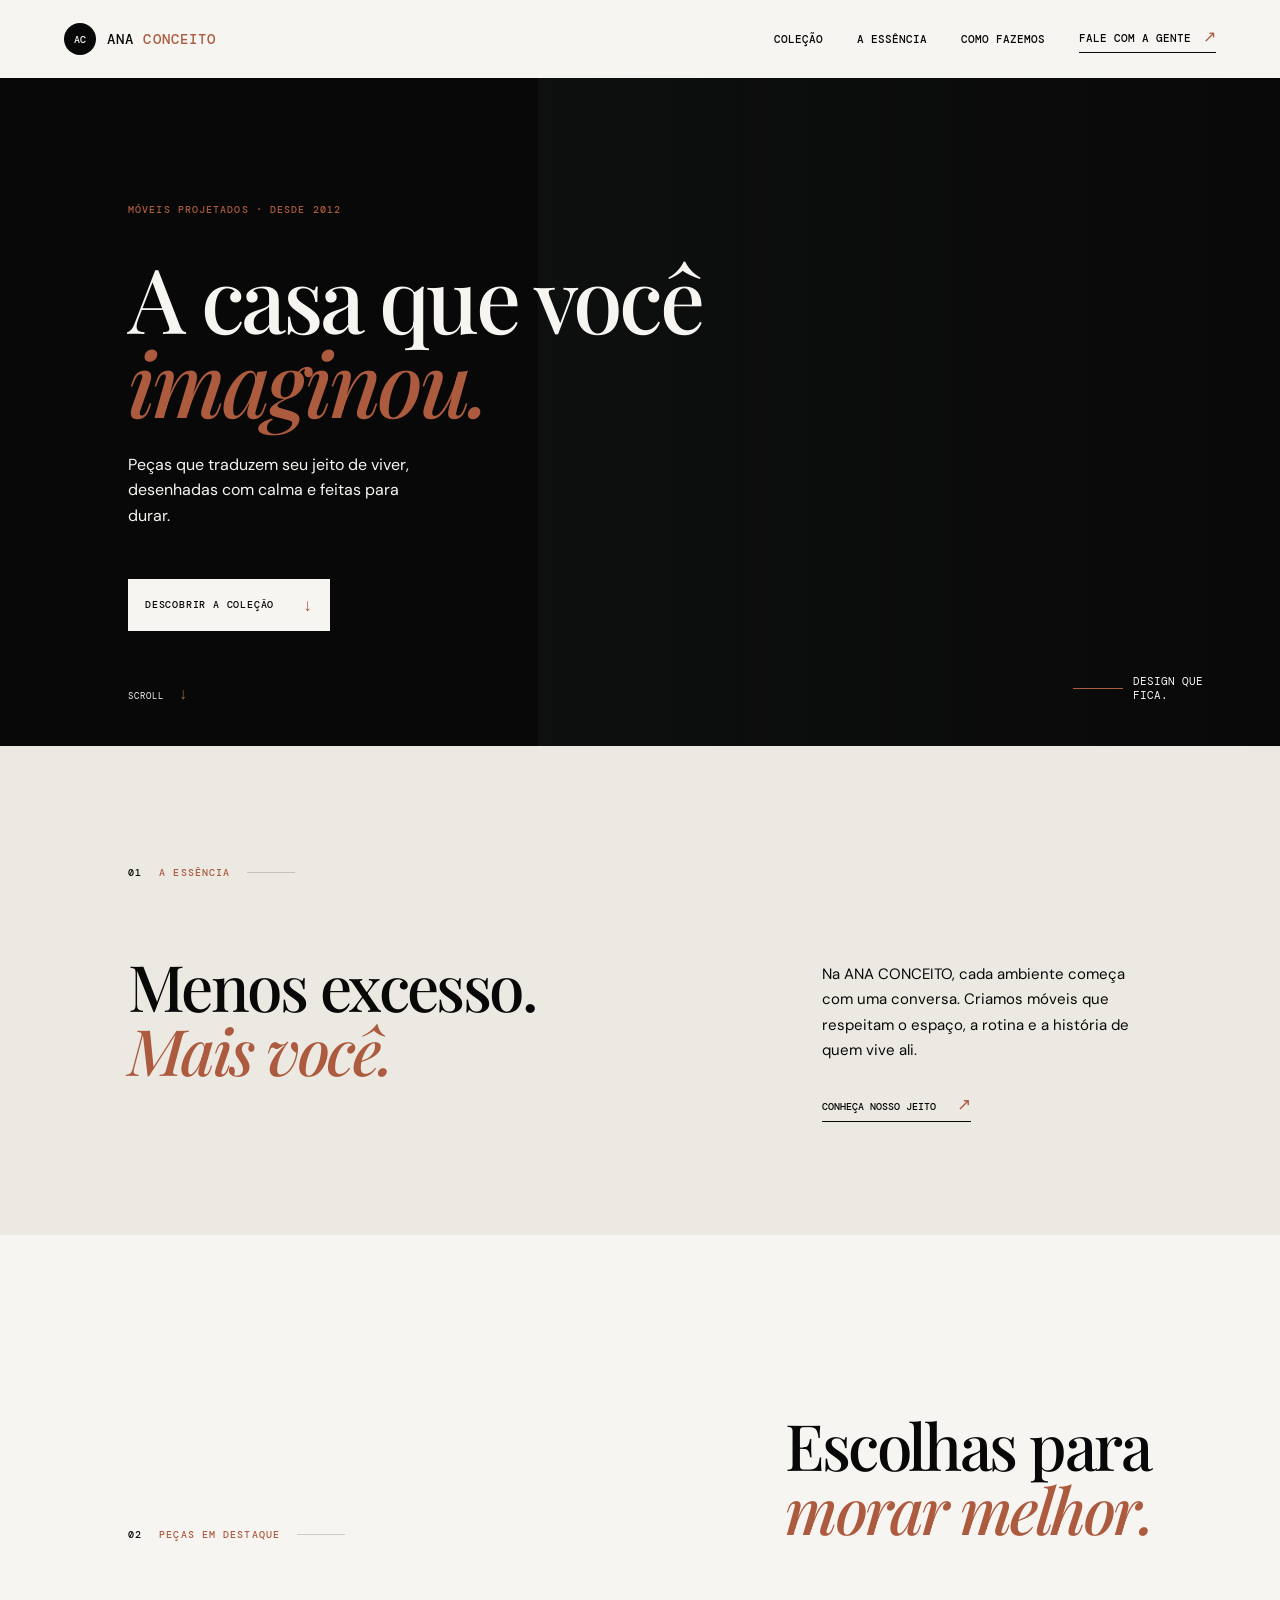
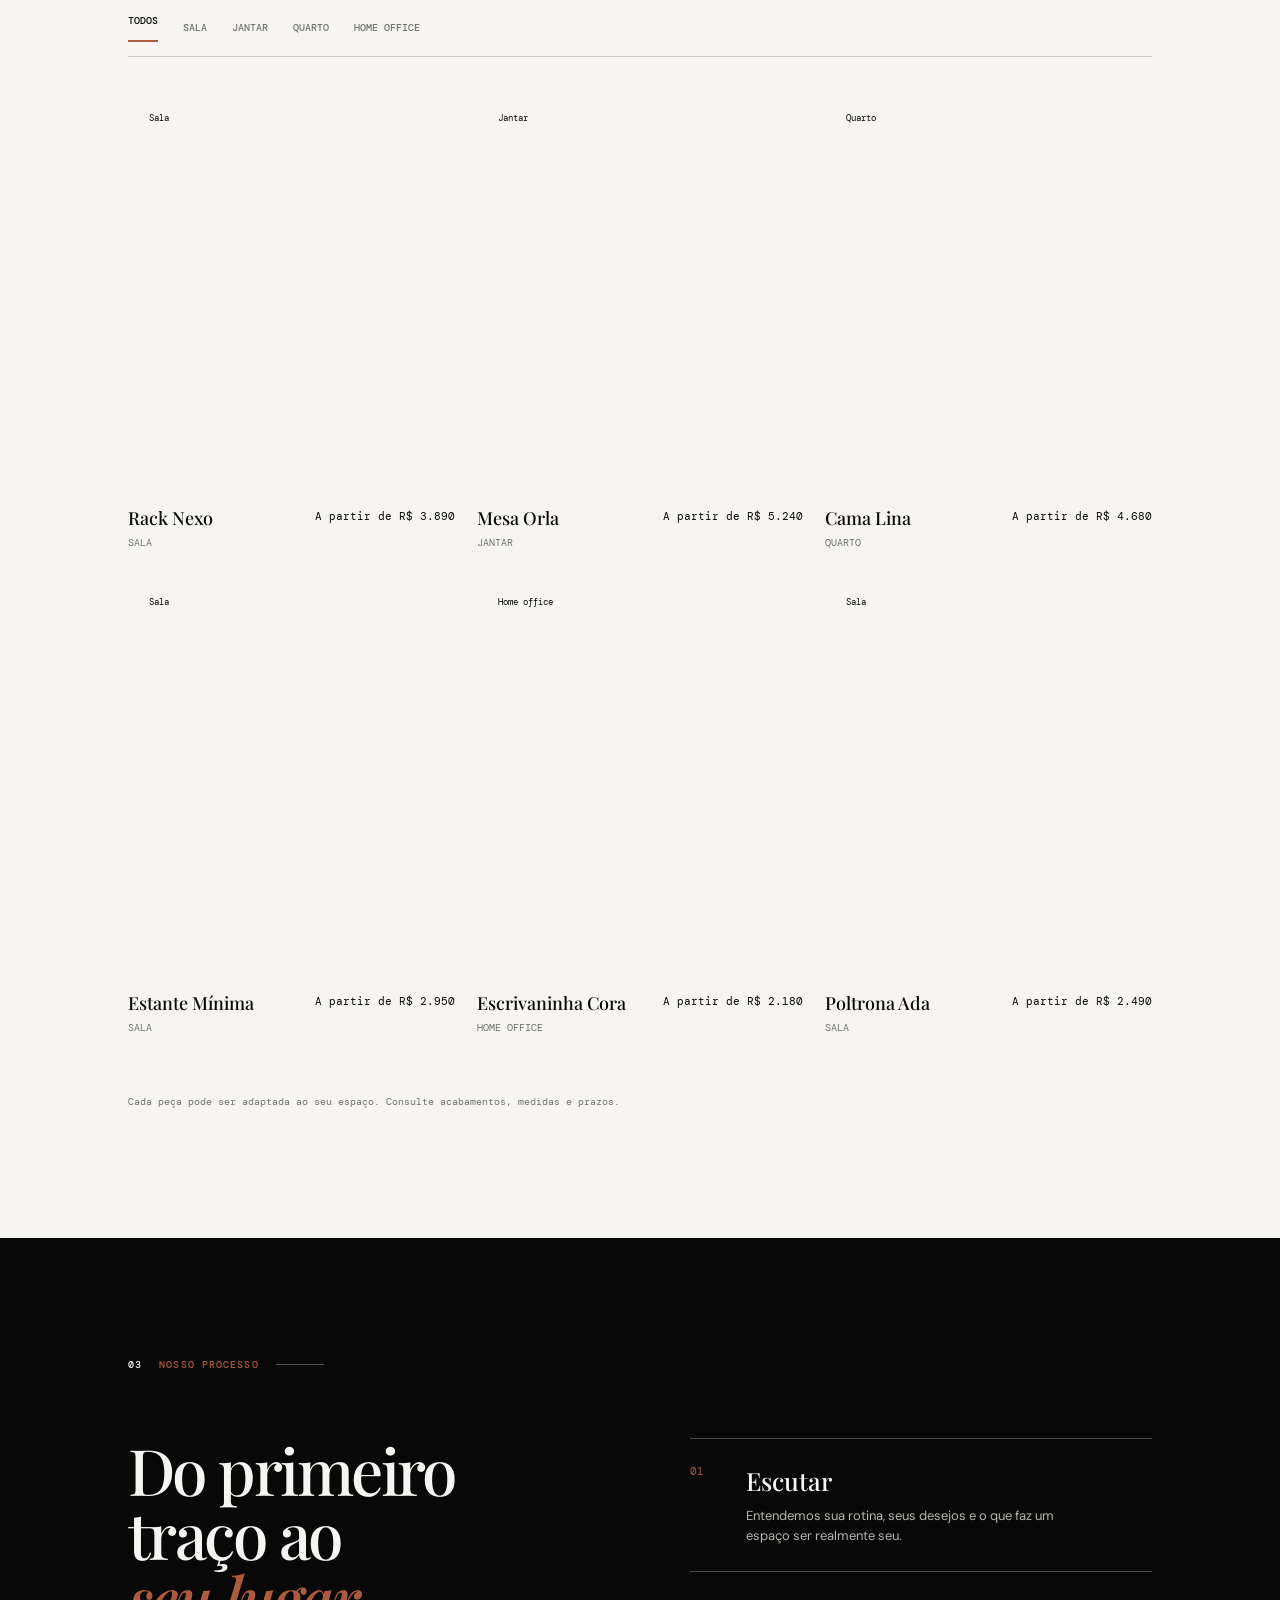
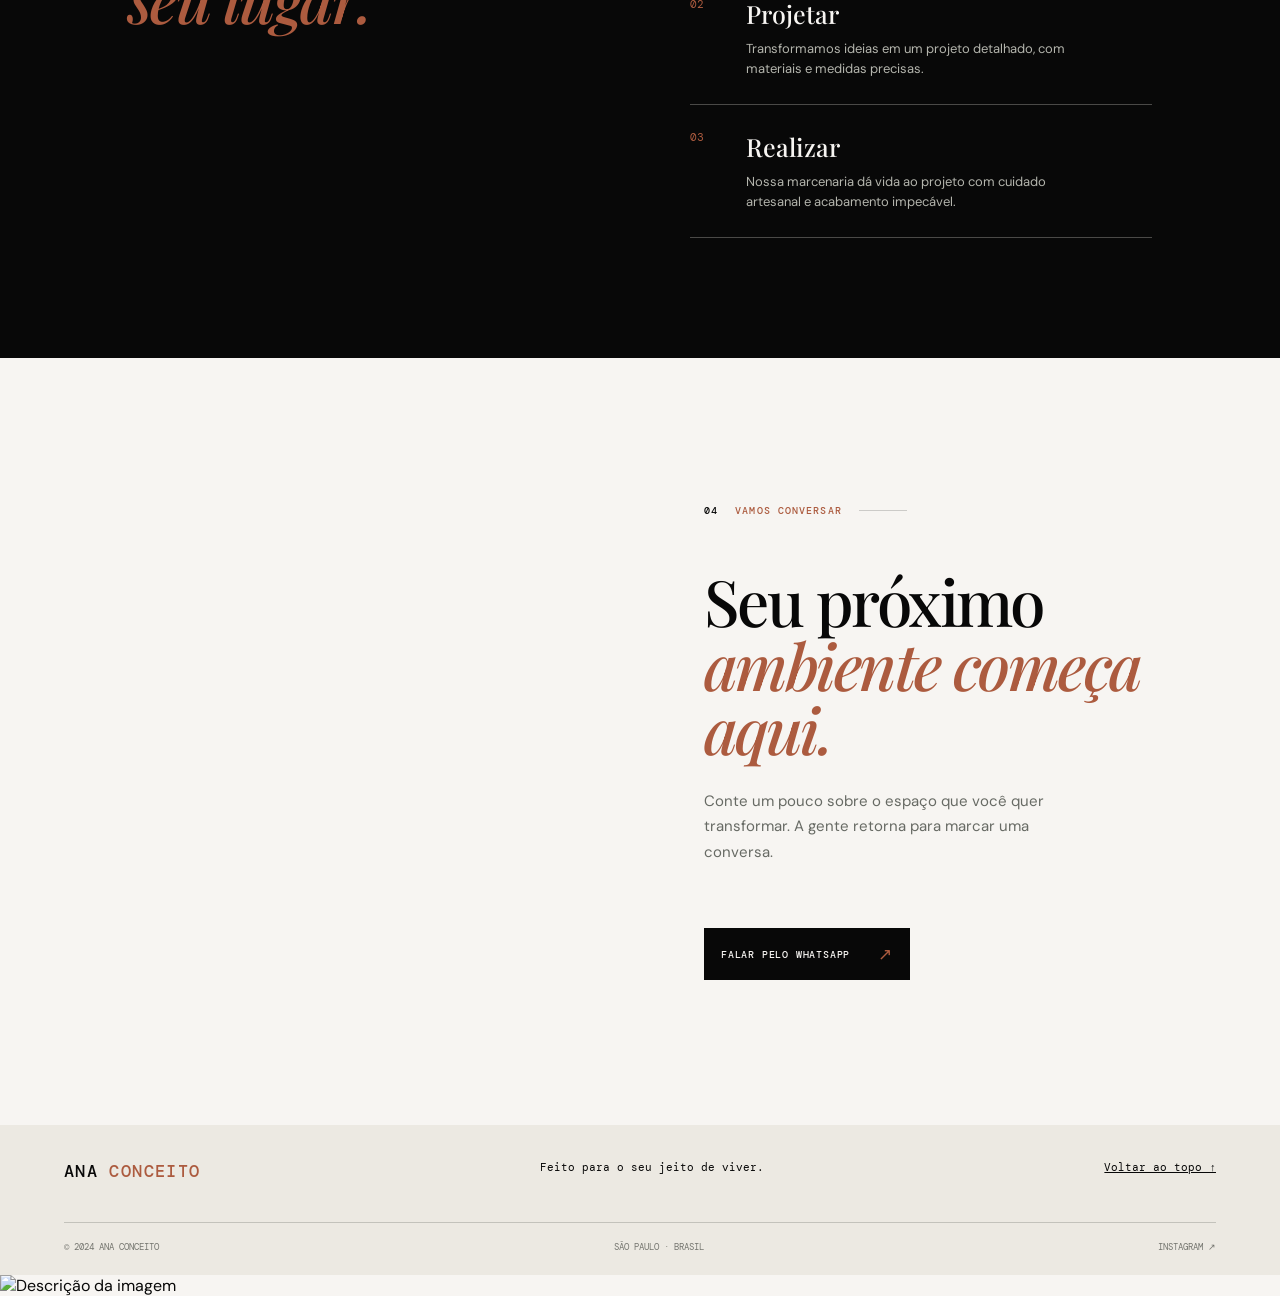
==== index.html @ 23100b39 "first commit" ====
<!DOCTYPE html>
<html lang="pt-BR">
<head>
    <meta charset="UTF-8">
    <meta name="viewport" content="width=device-width, initial-scale=1.0">
    <meta name="description" content="ANA CONCEITO: móveis projetados para viver bem, com design autoral e acabamento impecável.">
    <title>ANA CONCEITO | Móveis projetados</title>
    <link rel="preconnect" href="https://fonts.googleapis.com">
    <link rel="preconnect" href="https://fonts.gstatic.com" crossorigin>
    <link href="https://fonts.googleapis.com/css2?family=DM+Mono:wght@400;500&family=DM+Sans:wght@400;500;700&family=Playfair+Display:wght@500;600&display=swap" rel="stylesheet">
    <link rel="stylesheet" href="styles.css">
</head>
<body>
    <header class="site-header">
        <a class="brand" href="#inicio" aria-label="ANA CONCEITO, início">
            <span class="brand-mark">AC</span>
            <span class="brand-name">ANA <em>CONCEITO</em></span>
        </a>
        <button class="menu-toggle" aria-label="Abrir menu" aria-expanded="false"><span></span><span></span></button>
        <nav class="main-nav" aria-label="Navegação principal">
            <a href="#colecao">Coleção</a>
            <a href="#sobre">A essência</a>
            <a href="#processo">Como fazemos</a>
            <a class="nav-contact" href="#contato">Fale com a gente <span>↗</span></a>
        </nav>
    </header>

    <main>
        <section class="hero" id="inicio">
            <div class="hero-copy">
                <p class="eyebrow reveal">Móveis projetados · Desde 2012</p>
                <h1 class="reveal delay-1">A casa que você<br><i>imaginou.</i></h1>
                <p class="hero-text reveal delay-2">Peças que traduzem seu jeito de viver, desenhadas com calma e feitas para durar.</p>
                <a class="button button-light reveal delay-3" href="#colecao">Descobrir a coleção <span>↓</span></a>
            </div>
            <div class="hero-image" role="img" aria-label="Sala contemporânea com móveis de madeira e poltrona clara"></div>
            <div class="hero-note"><span class="line"></span><span>Design que<br>fica.</span></div>
            <div class="hero-scroll">SCROLL <span>↓</span></div>
        </section>

        <section class="intro section-pad" id="sobre">
            <div class="section-kicker"><span>01</span><span>A essência</span></div>
            <div class="intro-content">
                <h2>Menos excesso.<br><i>Mais você.</i></h2>
                <div class="intro-description">
                    <p>Na ANA CONCEITO, cada ambiente começa com uma conversa. Criamos móveis que respeitam o espaço, a rotina e a história de quem vive ali.</p>
                    <a class="text-link" href="#processo">Conheça nosso jeito <span>↗</span></a>
                </div>
            </div>
        </section>

        <section class="collection section-pad" id="colecao">
            <div class="section-heading">
                <div class="section-kicker"><span>02</span><span>Peças em destaque</span></div>
                <h2>Escolhas para<br><i>morar melhor.</i></h2>
            </div>
            <div class="filter-bar" aria-label="Filtrar produtos">
                <button class="filter active" data-filter="todos">Todos</button>
                <button class="filter" data-filter="sala">Sala</button>
                <button class="filter" data-filter="jantar">Jantar</button>
                <button class="filter" data-filter="quarto">Quarto</button>
                <button class="filter" data-filter="home-office">Home office</button>
            </div>
            <div class="product-grid" id="product-grid"></div>
            <p class="catalog-note">Cada peça pode ser adaptada ao seu espaço. Consulte acabamentos, medidas e prazos.</p>
        </section>

        <section class="process section-pad" id="processo">
            <div class="section-kicker light-kicker"><span>03</span><span>Nosso processo</span></div>
            <div class="process-layout">
                <h2>Do primeiro<br>traço ao<br><i>seu lugar.</i></h2>
                <div class="steps">
                    <article class="step"><span>01</span><div><h3>Escutar</h3><p>Entendemos sua rotina, seus desejos e o que faz um espaço ser realmente seu.</p></div></article>
                    <article class="step"><span>02</span><div><h3>Projetar</h3><p>Transformamos ideias em um projeto detalhado, com materiais e medidas precisas.</p></div></article>
                    <article class="step"><span>03</span><div><h3>Realizar</h3><p>Nossa marcenaria dá vida ao projeto com cuidado artesanal e acabamento impecável.</p></div></article>
                </div>
            </div>
        </section>

        <section class="contact section-pad" id="contato">
            <div class="contact-image" role="img" aria-label="Detalhe de acabamento de móvel de madeira"></div>
            <div class="contact-copy">
                <div class="section-kicker"><span>04</span><span>Vamos conversar</span></div>
                <h2>Seu próximo<br><i>ambiente começa aqui.</i></h2>
                <p>Conte um pouco sobre o espaço que você quer transformar. A gente retorna para marcar uma conversa.</p>
                <a class="button button-dark" href="https://wa.me/+5585994007576?text=Ol%C3%A1%2C%20quero%20conhecer%20a%20ANA%20CONCEITO" target="_blank" rel="noopener">Falar pelo WhatsApp <span>↗</span></a>
            </div>
        </section>
    </main>

    <footer class="site-footer">
        <div class="footer-top"><span class="footer-logo">ANA <i>CONCEITO</i></span><span>Feito para o seu jeito de viver.</span><a href="#inicio">Voltar ao topo ↑</a></div>
        <div class="footer-bottom"><span>© 2024 ANA CONCEITO</span><span>São Paulo · Brasil</span><span>Instagram ↗</span></div>
    </footer>

    <dialog class="product-modal" id="product-modal">
        <button class="modal-close" aria-label="Fechar detalhes">×</button>
        <div class="modal-image" id="modal-image"></div>
        <div class="modal-content"><p class="eyebrow" id="modal-category"></p><h2 id="modal-title"></h2><p id="modal-description"></p><strong id="modal-price"></strong><a class="button button-dark" href="#contato">Tenho interesse <span>↗</span></a></div>
    </dialog>
    <dialog class="admin-modal" id="admin-modal">
        <div class="admin-header"><div><p class="eyebrow">Área restrita do dono</p><h2>Gerenciar <i>produtos.</i></h2></div><button class="admin-close" aria-label="Fechar gerenciamento">×</button></div>
        <div class="admin-layout">
            <form class="product-form" id="product-form">
                <input type="hidden" id="product-id">
                <label>Nome do produto<input id="product-name" required placeholder="Ex.: Aparador Lina"></label>
                <label>Categoria<select id="product-category" required><option value="sala">Sala</option><option value="jantar">Jantar</option><option value="quarto">Quarto</option><option value="home-office">Home office</option></select></label>
                <label>Preço<input id="product-price" required placeholder="Ex.: A partir de R$ 2.400"></label>
                <label>Imagem (URL)<input id="product-image" required placeholder="https://..."></label>
                <label>Descrição<textarea id="product-description" required rows="3" placeholder="Descreva brevemente a peça"></textarea></label>
                <div class="form-actions"><button class="button button-dark" type="submit"><span id="form-submit-label">Adicionar produto</span><span>↗</span></button><button class="clear-form" type="button" id="clear-form">Limpar</button></div>
            </form>
            <div class="admin-products"><div class="admin-products-heading"><h3>Produtos publicados</h3><span id="product-count"></span></div><div id="admin-product-list"></div></div>
        </div>
        <p class="admin-hint">As alterações ficam salvas neste navegador. Atalho: <strong>Ctrl + G</strong></p>
    </dialog>
    <script src="script.js"></script>
<img src="foto-perfil.jpg" alt="Descrição da imagem">
</body>
</html>
---- styles.css ----
:root { --ink: #080808; --paper: #f7f5f2; --sand: #ece9e2; --clay: #ac5b3f; --line: rgba(30,36,33,.2); --serif: 'Playfair Display', Georgia, serif; --sans: 'DM Sans', sans-serif; --mono: 'DM Mono', monospace; }
* { box-sizing: border-box; }
html { scroll-behavior: smooth; }
body { margin: 0; color: var(--ink); background: var(--paper); font-family: var(--sans); }
a { color: inherit; text-decoration: none; }
button { color: inherit; font: inherit; cursor: pointer; }
.site-header { align-items: center; background: var(--paper); display: flex; height: 78px; justify-content: space-between; padding: 0 5vw; position: relative; z-index: 5; }
.brand { align-items: center; display: flex; gap: 11px; }
.brand-mark { align-items: center; background: var(--ink); border-radius: 50%; color: var(--paper); display: flex; font: 500 10px var(--mono); height: 32px; justify-content: center; width: 32px; }
.brand-name { font: 500 14px var(--mono); letter-spacing: .08em; } .brand-name em { color: var(--clay); font-style: normal; }
.main-nav { align-items: center; display: flex; font: 500 11px var(--mono); gap: 34px; text-transform: uppercase; } .main-nav a { transition: color .2s; } .main-nav a:hover, .text-link:hover { color: var(--clay); }
.nav-contact { border-bottom: 1px solid var(--ink); padding-bottom: 5px; } .nav-contact span { color: var(--clay); font-size: 16px; margin-left: 5px; }
.menu-toggle { background: none; border: 0; display: none; }
.hero { background: var(--ink); color: var(--paper); min-height: 660px; overflow: hidden; padding: 9vw 10vw; position: relative; }
.hero-image { background: linear-gradient(90deg, rgba(17,21,19,.68), rgba(17,21,19,.05)), url('https://images.unsplash.com/photo-1618220179428-22790b461013?auto=format&fit=crop&w=1800&q=85') center/cover; inset: 0 0 0 42%; opacity: .88; position: absolute; }
.hero-copy { max-width: 630px; position: relative; z-index: 1; } .eyebrow, .section-kicker { color: var(--clay); font: 500 10px var(--mono); letter-spacing: .11em; text-transform: uppercase; }
.hero h1 { font: 500 clamp(50px, 7vw, 105px)/.93 var(--serif); letter-spacing: -.04em; margin: 39px 0 30px; } h1 i, h2 i { color: var(--clay); font-style: italic; }
.hero-text { font-size: 16px; line-height: 1.6; max-width: 300px; } .button { align-items: center; display: inline-flex; font: 500 10px var(--mono); gap: 28px; justify-content: space-between; letter-spacing: .08em; margin-top: 34px; padding: 15px 17px; text-transform: uppercase; transition: transform .2s, background .2s; } .button:hover { transform: translateY(-3px); }
.button-light { background: var(--paper); color: var(--ink); } .button-dark { background: var(--ink); color: var(--paper); } .button span { color: var(--clay); font-size: 17px; }
.hero-note { align-items: center; bottom: 43px; display: flex; font: 11px/1.3 var(--mono); gap: 10px; position: absolute; right: 6vw; text-transform: uppercase; } .line { background: var(--clay); height: 1px; width: 50px; } .hero-scroll { bottom: 42px; font: 9px var(--mono); left: 10vw; letter-spacing: .12em; position: absolute; } .hero-scroll span { color: var(--clay); font-size: 16px; margin-left: 8px; }
.section-pad { padding: 120px 10vw; } .section-kicker { align-items: center; display: flex; gap: 17px; } .section-kicker span:first-child { color: var(--ink); } .section-kicker:after { background: var(--line); content: ''; height: 1px; width: 48px; }
.intro { background: var(--sand); } .intro-content { display: grid; gap: 10vw; grid-template-columns: 1.2fr .7fr; margin-top: 75px; } h2 { font: 500 clamp(40px, 5vw, 72px)/1 var(--serif); letter-spacing: -.04em; margin: 0; } .intro-description { margin-top: 8px; } .intro-description p, .contact-copy > p { font-size: 15px; line-height: 1.7; margin: 0 0 29px; max-width: 340px; } .text-link { border-bottom: 1px solid var(--ink); font: 500 10px var(--mono); padding-bottom: 8px; text-transform: uppercase; } .text-link span { color: var(--clay); font-size: 17px; margin-left: 15px; }
.section-heading { align-items: end; display: flex; justify-content: space-between; } .section-heading h2 { margin-top: 58px; } .filter-bar { border-bottom: 1px solid var(--line); display: flex; gap: 25px; margin: 73px 0 36px; overflow-x: auto; padding-bottom: 14px; } .filter { background: transparent; border: 0; color: #72736c; font: 500 10px var(--mono); padding: 0; text-transform: uppercase; white-space: nowrap; } .filter.active { color: var(--ink); } .filter.active:after { background: var(--clay); content: ''; display: block; height: 2px; margin-top: 13px; width: 100%; }
.product-grid { display: grid; gap: 22px; grid-template-columns: repeat(3, 1fr); } .product-card { cursor: pointer; } .product-image { aspect-ratio: .82; background-position: center; background-size: cover; overflow: hidden; position: relative; } .product-image:after { background: rgba(30,36,33,.15); content: ''; inset: 0; opacity: 0; position: absolute; transition: opacity .3s; } .product-card:hover .product-image:after { opacity: 1; } .product-tag { background: var(--paper); font: 9px var(--mono); left: 12px; padding: 7px 9px; position: absolute; top: 12px; z-index: 1; } .product-info { display: flex; justify-content: space-between; padding-top: 15px; } .product-info h3 { font: 500 18px var(--serif); margin: 0; } .product-info p { color: #6d6f68; font: 10px var(--mono); margin: 6px 0; text-transform: uppercase; } .product-price { font: 11px var(--mono); margin-top: 3px; white-space: nowrap; } .catalog-note { color: #72736c; font: 10px var(--mono); margin-top: 55px; }
.process { background: var(--ink); color: var(--paper); } .light-kicker span:first-child { color: var(--paper); } .light-kicker:after { background: rgba(243,240,233,.3); } .process-layout { display: grid; gap: 15vw; grid-template-columns: .8fr 1fr; margin-top: 67px; } .steps { border-top: 1px solid rgba(243,240,233,.28); } .step { border-bottom: 1px solid rgba(243,240,233,.28); display: grid; gap: 26px; grid-template-columns: 30px 1fr; padding: 25px 0; } .step > span { color: var(--clay); font: 11px var(--mono); } .step h3 { font: 500 25px var(--serif); margin: 0 0 9px; } .step p { color: #b4b5ad; font-size: 13px; line-height: 1.55; margin: 0; max-width: 350px; }
.contact { align-items: center; display: grid; gap: 10vw; grid-template-columns: 1fr 1fr; } .contact-image { aspect-ratio: .85; background: url('https://images.unsplash.com/photo-1616486338812-3dadae4b4ace?auto=format&fit=crop&w=900&q=85') center/cover; } .contact-copy h2 { margin: 52px 0 28px; } .contact-copy > p { color: #676a64; }
.site-footer { background: var(--sand); padding: 35px 5vw 22px; } .footer-top, .footer-bottom { display: flex; justify-content: space-between; } .footer-top { border-bottom: 1px solid var(--line); font: 11px var(--mono); padding-bottom: 40px; } .footer-logo { font: 500 17px var(--mono); letter-spacing: .08em; } .footer-logo i { color: var(--clay); font-style: normal; } .footer-top a { text-decoration: underline; } .footer-bottom { color: #74756f; font: 9px var(--mono); padding-top: 18px; text-transform: uppercase; }
.product-modal { background: var(--paper); border: 0; box-shadow: 0 18px 70px rgba(0,0,0,.25); color: var(--ink); padding: 0; width: min(800px, 90vw); } .product-modal::backdrop { background: rgba(20,24,21,.72); } .modal-close { background: var(--paper); border: 0; font-size: 26px; height: 40px; position: absolute; right: 12px; top: 12px; width: 40px; z-index: 2; } .modal-image { background-position: center; background-size: cover; min-height: 360px; } .modal-content { padding: 35px 40px 42px; } .modal-content h2 { font-size: 48px; margin: 18px 0; } .modal-content p:not(.eyebrow) { color: #6d6f68; font-size: 14px; line-height: 1.6; max-width: 500px; } .modal-content strong { display: block; font: 13px var(--mono); margin-top: 25px; }
.admin-modal { background: var(--paper); border: 0; box-shadow: 0 18px 70px rgba(0,0,0,.3); color: var(--ink); max-height: 88vh; padding: 42px; width: min(1050px, 92vw); } .admin-modal::backdrop { background: rgba(20,24,21,.78); } .admin-header { align-items: flex-start; display: flex; justify-content: space-between; } .admin-header h2 { font-size: clamp(38px, 5vw, 58px); margin-top: 18px; } .admin-close { background: transparent; border: 0; font-size: 30px; line-height: 1; } .admin-layout { display: grid; gap: 55px; grid-template-columns: minmax(260px, .8fr) 1.2fr; margin-top: 42px; } .product-form { border-top: 1px solid var(--line); padding-top: 22px; } .product-form label { display: block; font: 10px var(--mono); margin-bottom: 15px; text-transform: uppercase; } .product-form input, .product-form select, .product-form textarea { background: transparent; border: 0; border-bottom: 1px solid var(--line); border-radius: 0; color: var(--ink); display: block; font: 14px var(--sans); margin-top: 8px; outline: 0; padding: 10px 0; width: 100%; } .product-form textarea { resize: vertical; } .product-form input:focus, .product-form select:focus, .product-form textarea:focus { border-color: var(--clay); } .form-actions { align-items: center; display: flex; gap: 20px; } .form-actions .button { border: 0; margin-top: 12px; } .clear-form { background: none; border: 0; font: 10px var(--mono); text-decoration: underline; text-transform: uppercase; } .admin-products { border-top: 1px solid var(--line); padding-top: 22px; } .admin-products-heading { align-items: center; display: flex; justify-content: space-between; margin-bottom: 14px; } .admin-products-heading h3 { font: 500 22px var(--serif); margin: 0; } #product-count { color: var(--clay); font: 10px var(--mono); } .admin-product-row { align-items: center; border-bottom: 1px solid var(--line); display: grid; gap: 12px; grid-template-columns: 48px 1fr auto 25px; padding: 12px 0; } .admin-product-thumb { background-position: center; background-size: cover; height: 48px; width: 48px; } .admin-product-info strong, .admin-product-info span { display: block; } .admin-product-info strong { font: 500 15px var(--serif); } .admin-product-info span { color: #72736c; font: 9px var(--mono); margin-top: 4px; } .edit-product, .delete-product { background: none; border: 0; font: 10px var(--mono); text-transform: uppercase; } .edit-product { color: var(--clay); text-decoration: underline; } .delete-product { color: #9b4c38; font-size: 20px; } .admin-hint { border-top: 1px solid var(--line); color: #72736c; font: 10px var(--mono); margin: 35px 0 0; padding-top: 17px; } .admin-hint strong { color: var(--ink); }
.reveal { animation: rise .8s both; } .delay-1 { animation-delay: .1s; } .delay-2 { animation-delay: .2s; } .delay-3 { animation-delay: .3s; } @keyframes rise { from { opacity: 0; transform: translateY(18px); } to { opacity: 1; transform: translateY(0); } }
@media (max-width: 700px) { .site-header { height: 68px; padding: 0 6vw; } .menu-toggle { display: flex; flex-direction: column; gap: 5px; padding: 10px 0 10px 10px; } .menu-toggle span { background: var(--ink); display: block; height: 1px; width: 23px; } .main-nav { align-items: stretch; background: var(--paper); display: none; flex-direction: column; gap: 0; left: 0; padding: 10px 6vw 25px; position: absolute; right: 0; top: 68px; } .main-nav.open { display: flex; } .main-nav a { border-bottom: 1px solid var(--line); padding: 17px 0; } .nav-contact { border-bottom: 1px solid var(--ink) !important; } .hero { min-height: 680px; padding: 70px 8vw; } .hero-image { inset: 38% 0 0; } .hero h1 { font-size: 61px; margin-top: 35px; } .hero-note { display: none; } .hero-scroll { left: 8vw; } .section-pad { padding: 78px 8vw; } .intro-content, .process-layout, .contact { display: block; } .intro-description { margin-top: 36px; } .section-heading { display: block; } .section-heading h2 { margin-top: 42px; } .filter-bar { margin-top: 52px; } .product-grid { grid-template-columns: repeat(2, 1fr); gap: 28px 12px; } .product-info { display: block; } .product-info h3 { font-size: 16px; } .product-price { margin-top: 10px; } .process h2 { margin-bottom: 55px; } .contact-image { margin-bottom: 55px; } .contact-copy h2 { margin-top: 42px; } .footer-top, .footer-bottom { flex-wrap: wrap; gap: 18px; } .footer-top { gap: 25px; } .footer-top span:nth-child(2) { order: 3; width: 100%; } .footer-bottom span:nth-child(2) { display: none; } .modal-image { min-height: 250px; } .modal-content { padding: 28px 25px 32px; } .modal-content h2 { font-size: 38px; } .admin-modal { padding: 28px 22px; } .admin-layout { display: block; margin-top: 30px; } .admin-products { margin-top: 45px; } .admin-product-row { grid-template-columns: 42px 1fr auto 20px; } .admin-product-thumb { height: 42px; width: 42px; } .admin-product-info strong { font-size: 13px; } }
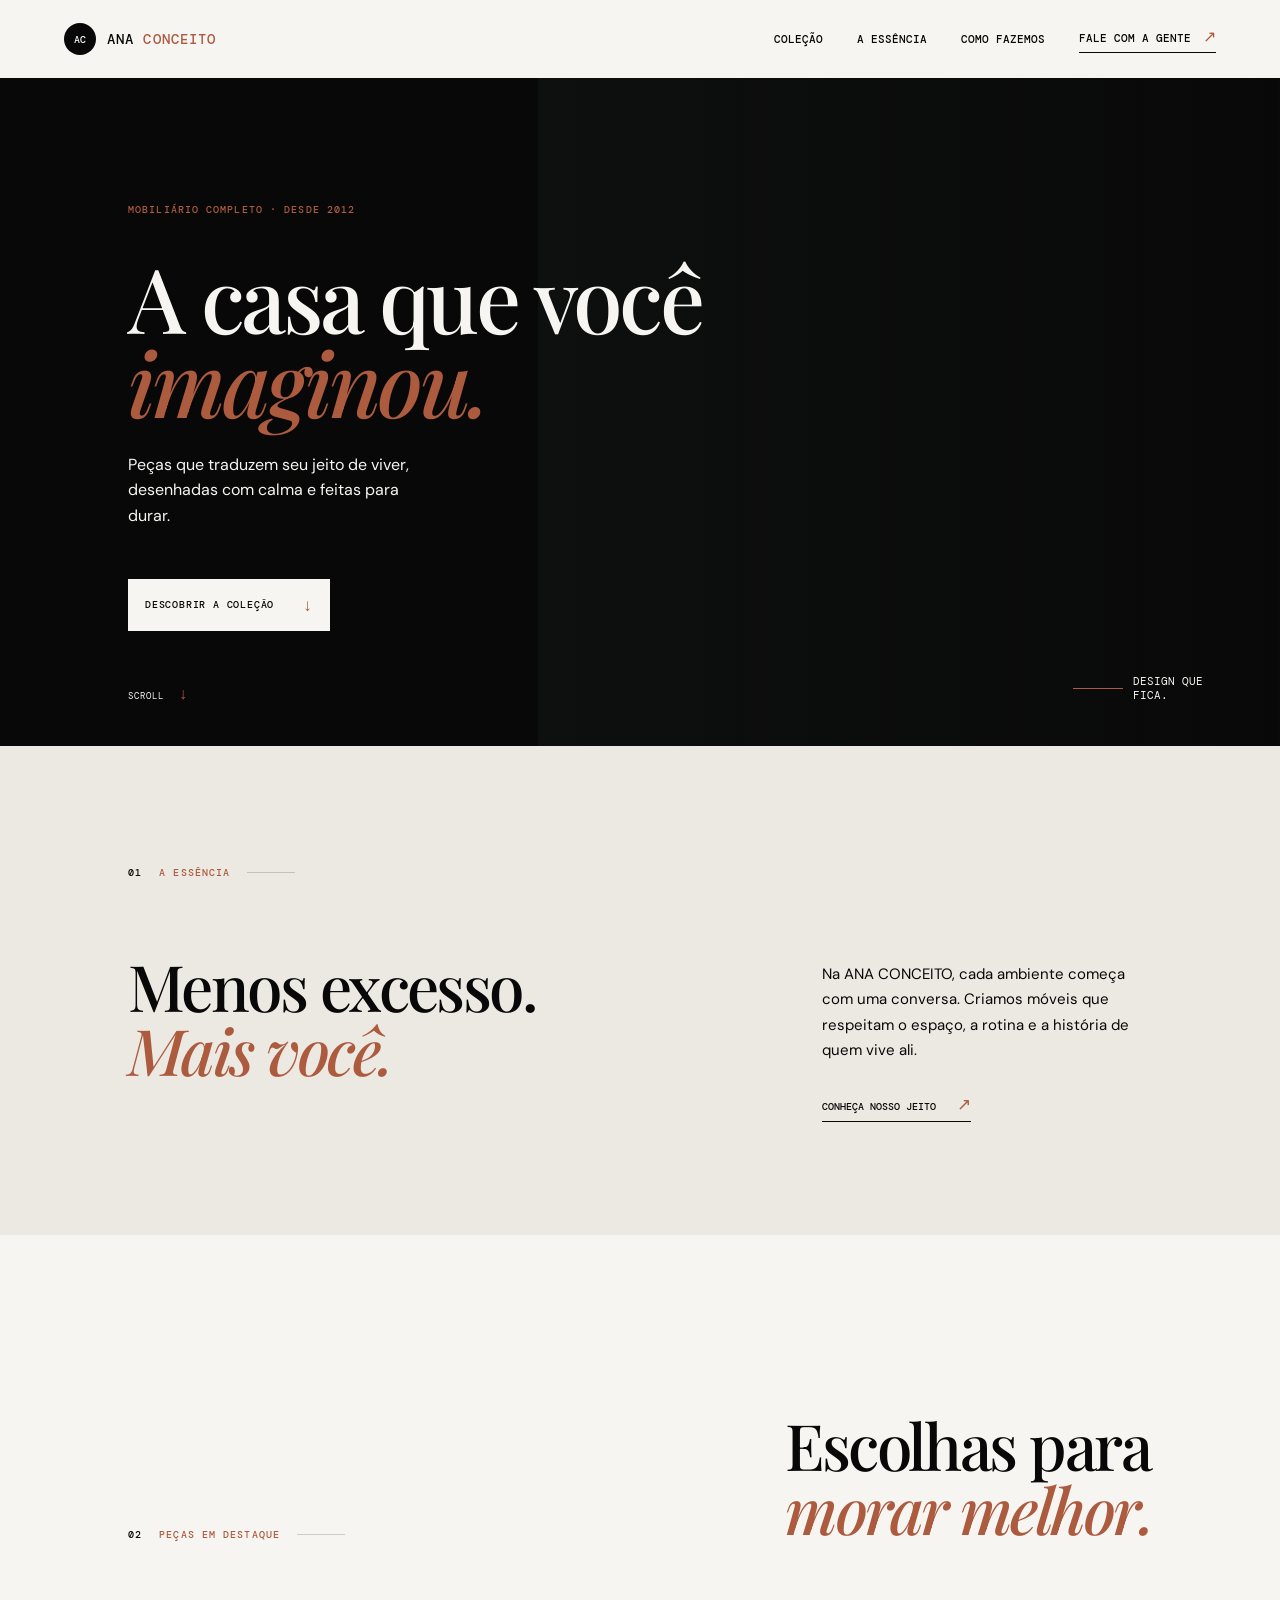
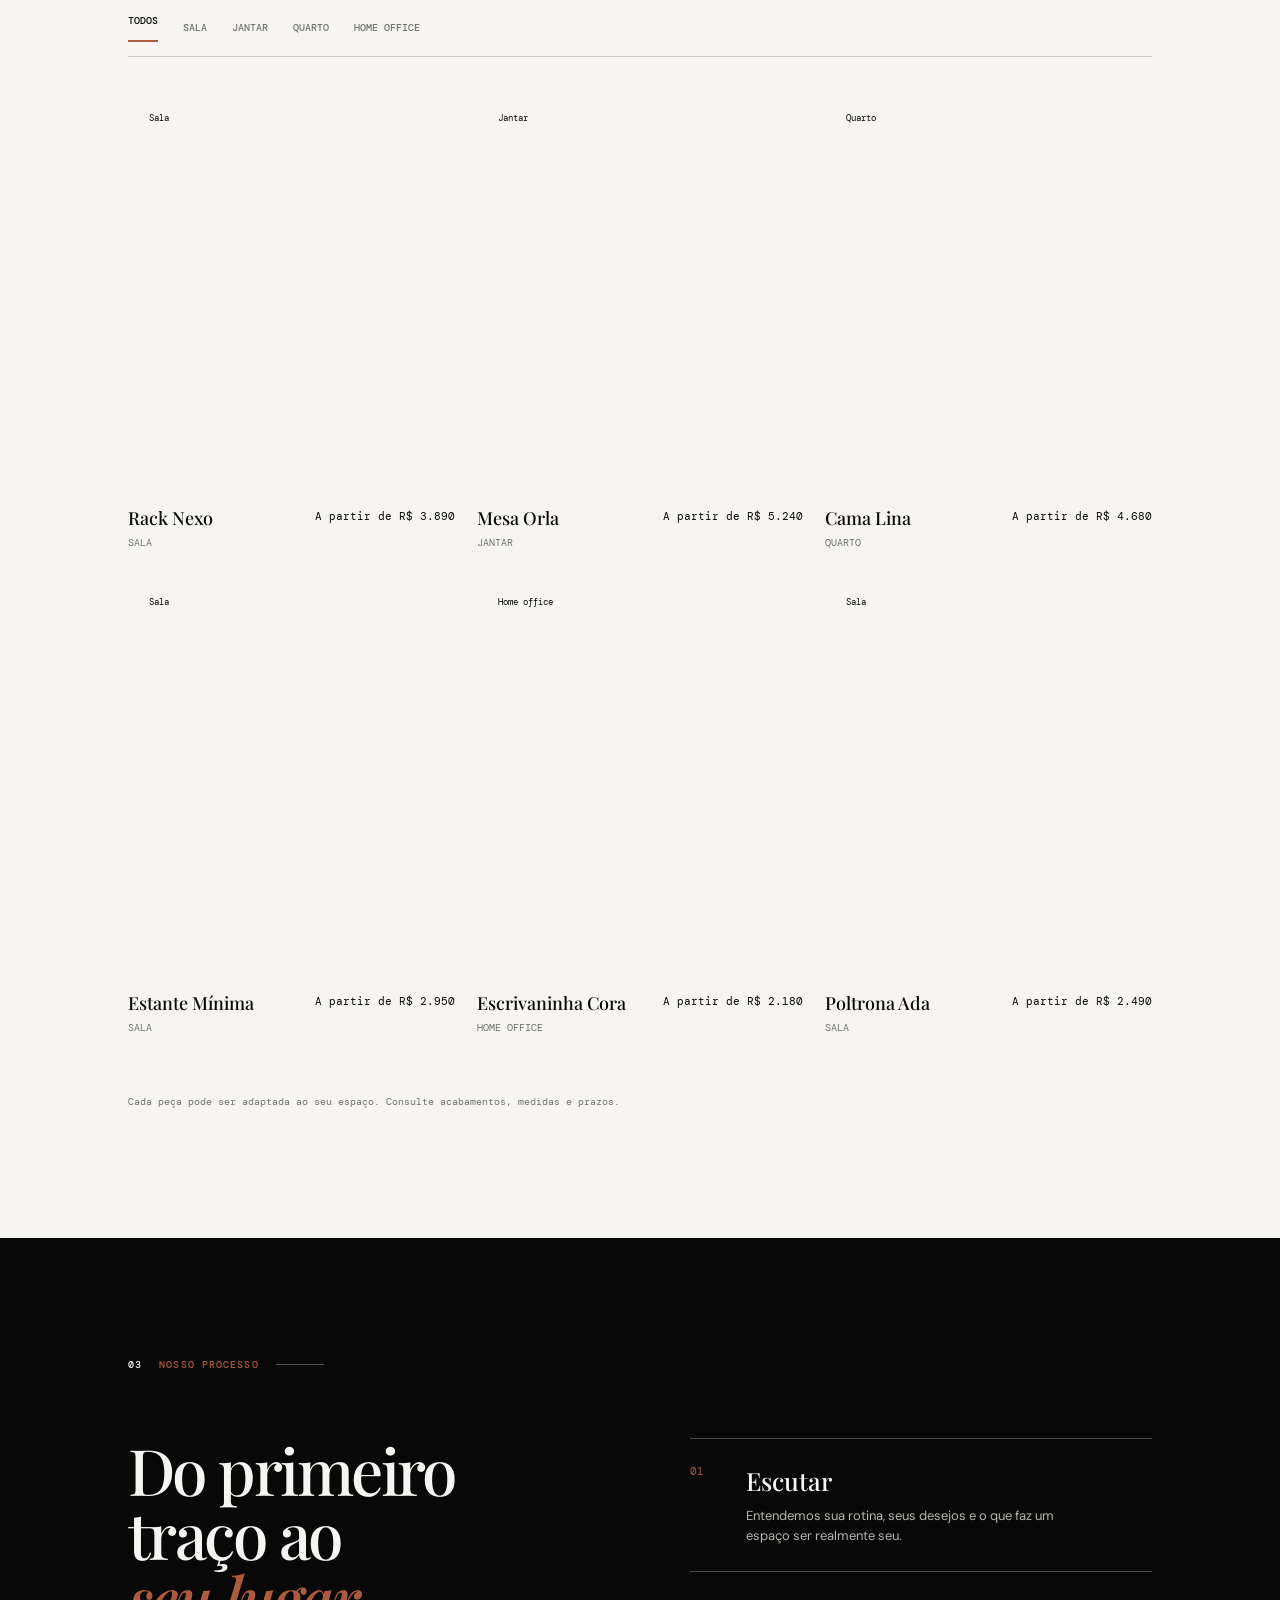
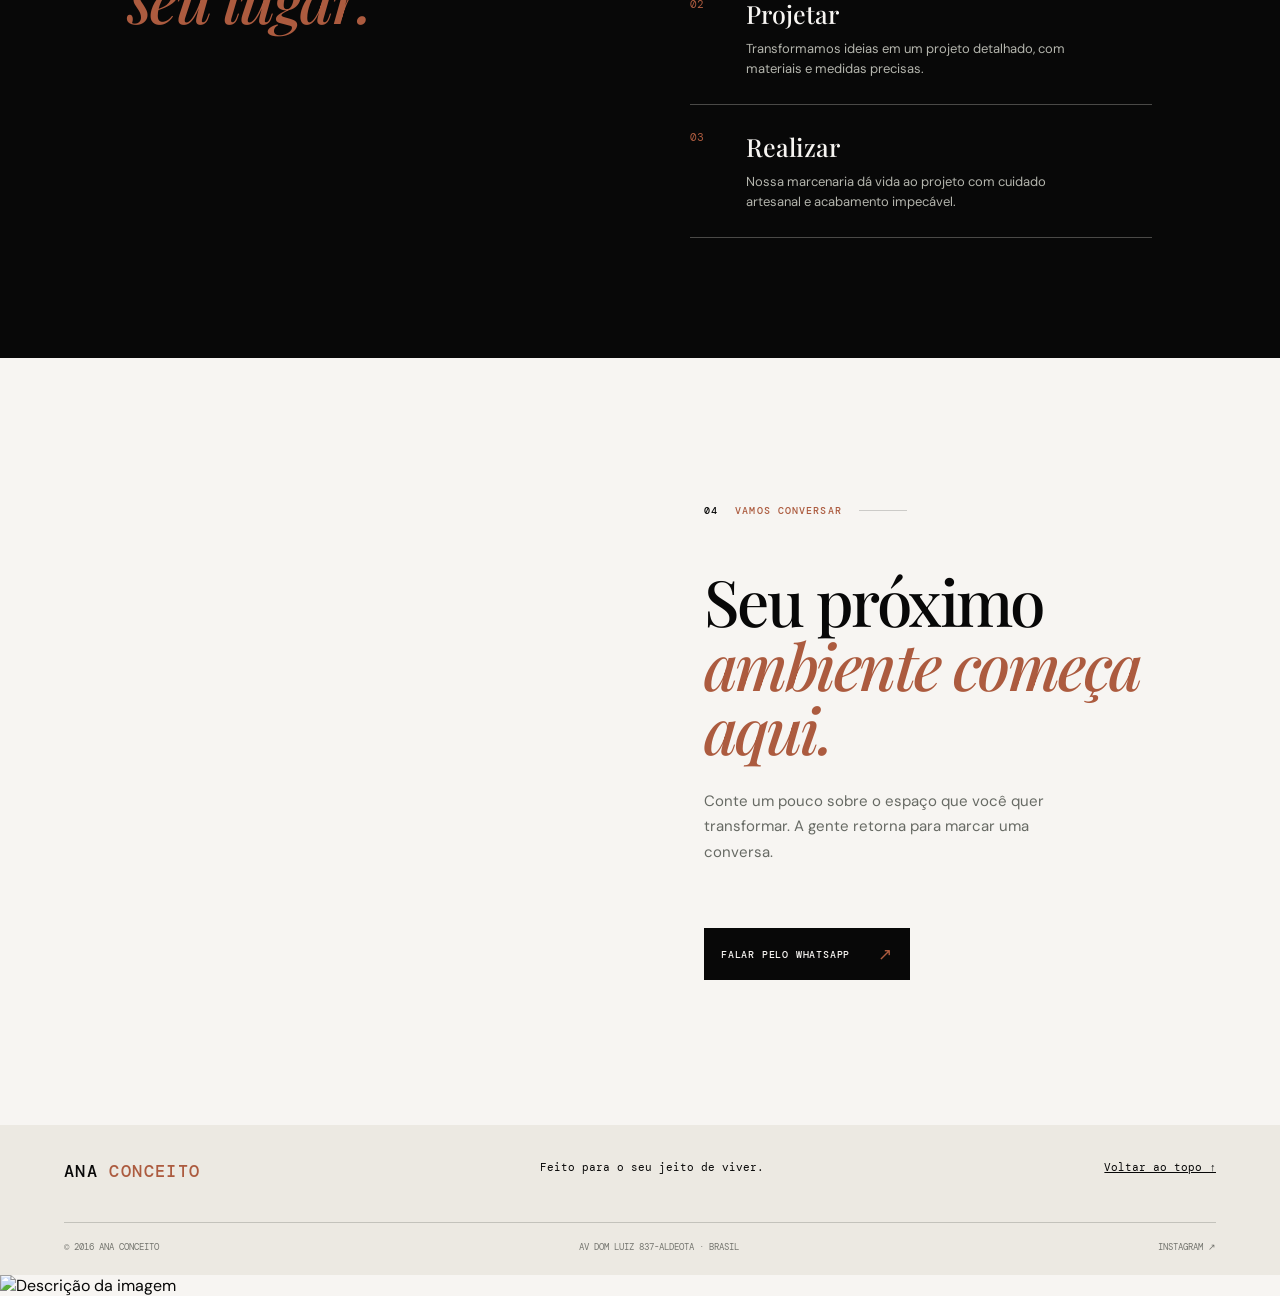
==== commit 7b490057: "Ajustes básicas" ====
--- a/index.html
+++ b/index.html
@@ -3,8 +3,8 @@
 <head>
     <meta charset="UTF-8">
     <meta name="viewport" content="width=device-width, initial-scale=1.0">
-    <meta name="description" content="ANA CONCEITO: móveis projetados para viver bem, com design autoral e acabamento impecável.">
-    <title>ANA CONCEITO | Móveis projetados</title>
+    <meta name="description" content="ANA CONCEITO: MOBILIÁRIO COMPLETO para viver bem, com design autoral e acabamento impecável.">
+    <title>ANA CONCEITO | MOBILIÁRIO COMPLETO</title>
     <link rel="preconnect" href="https://fonts.googleapis.com">
     <link rel="preconnect" href="https://fonts.gstatic.com" crossorigin>
     <link href="https://fonts.googleapis.com/css2?family=DM+Mono:wght@400;500&family=DM+Sans:wght@400;500;700&family=Playfair+Display:wght@500;600&display=swap" rel="stylesheet">
@@ -28,7 +28,7 @@
     <main>
         <section class="hero" id="inicio">
             <div class="hero-copy">
-                <p class="eyebrow reveal">Móveis projetados · Desde 2012</p>
+                <p class="eyebrow reveal">MOBILIÁRIO COMPLETO · Desde 2012</p>
                 <h1 class="reveal delay-1">A casa que você<br><i>imaginou.</i></h1>
                 <p class="hero-text reveal delay-2">Peças que traduzem seu jeito de viver, desenhadas com calma e feitas para durar.</p>
                 <a class="button button-light reveal delay-3" href="#colecao">Descobrir a coleção <span>↓</span></a>
@@ -90,7 +90,7 @@
 
     <footer class="site-footer">
         <div class="footer-top"><span class="footer-logo">ANA <i>CONCEITO</i></span><span>Feito para o seu jeito de viver.</span><a href="#inicio">Voltar ao topo ↑</a></div>
-        <div class="footer-bottom"><span>© 2024 ANA CONCEITO</span><span>São Paulo · Brasil</span><span>Instagram ↗</span></div>
+        <div class="footer-bottom"><span>© 2016 ANA CONCEITO</span><span>Av Dom Luiz 837-Aldeota · Brasil</span><span>Instagram ↗</span></div>
     </footer>
 
     <dialog class="product-modal" id="product-modal">
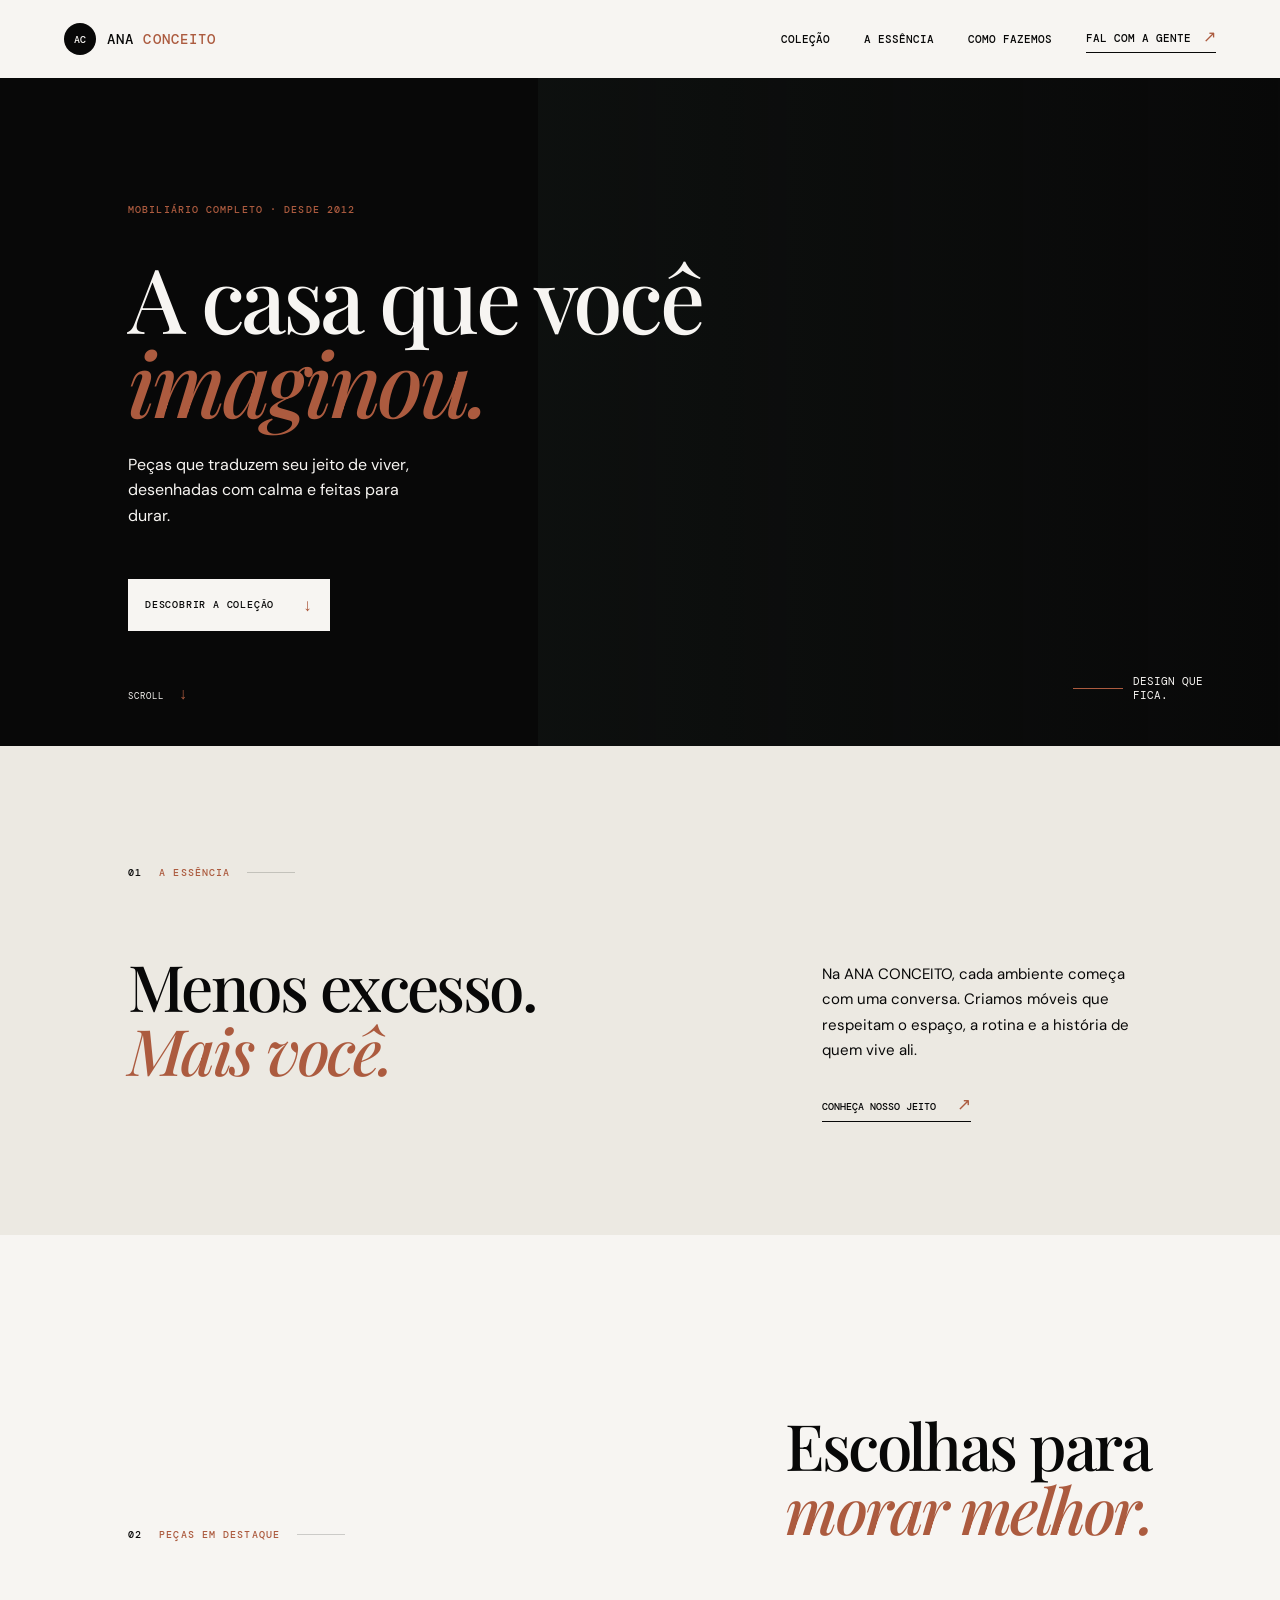
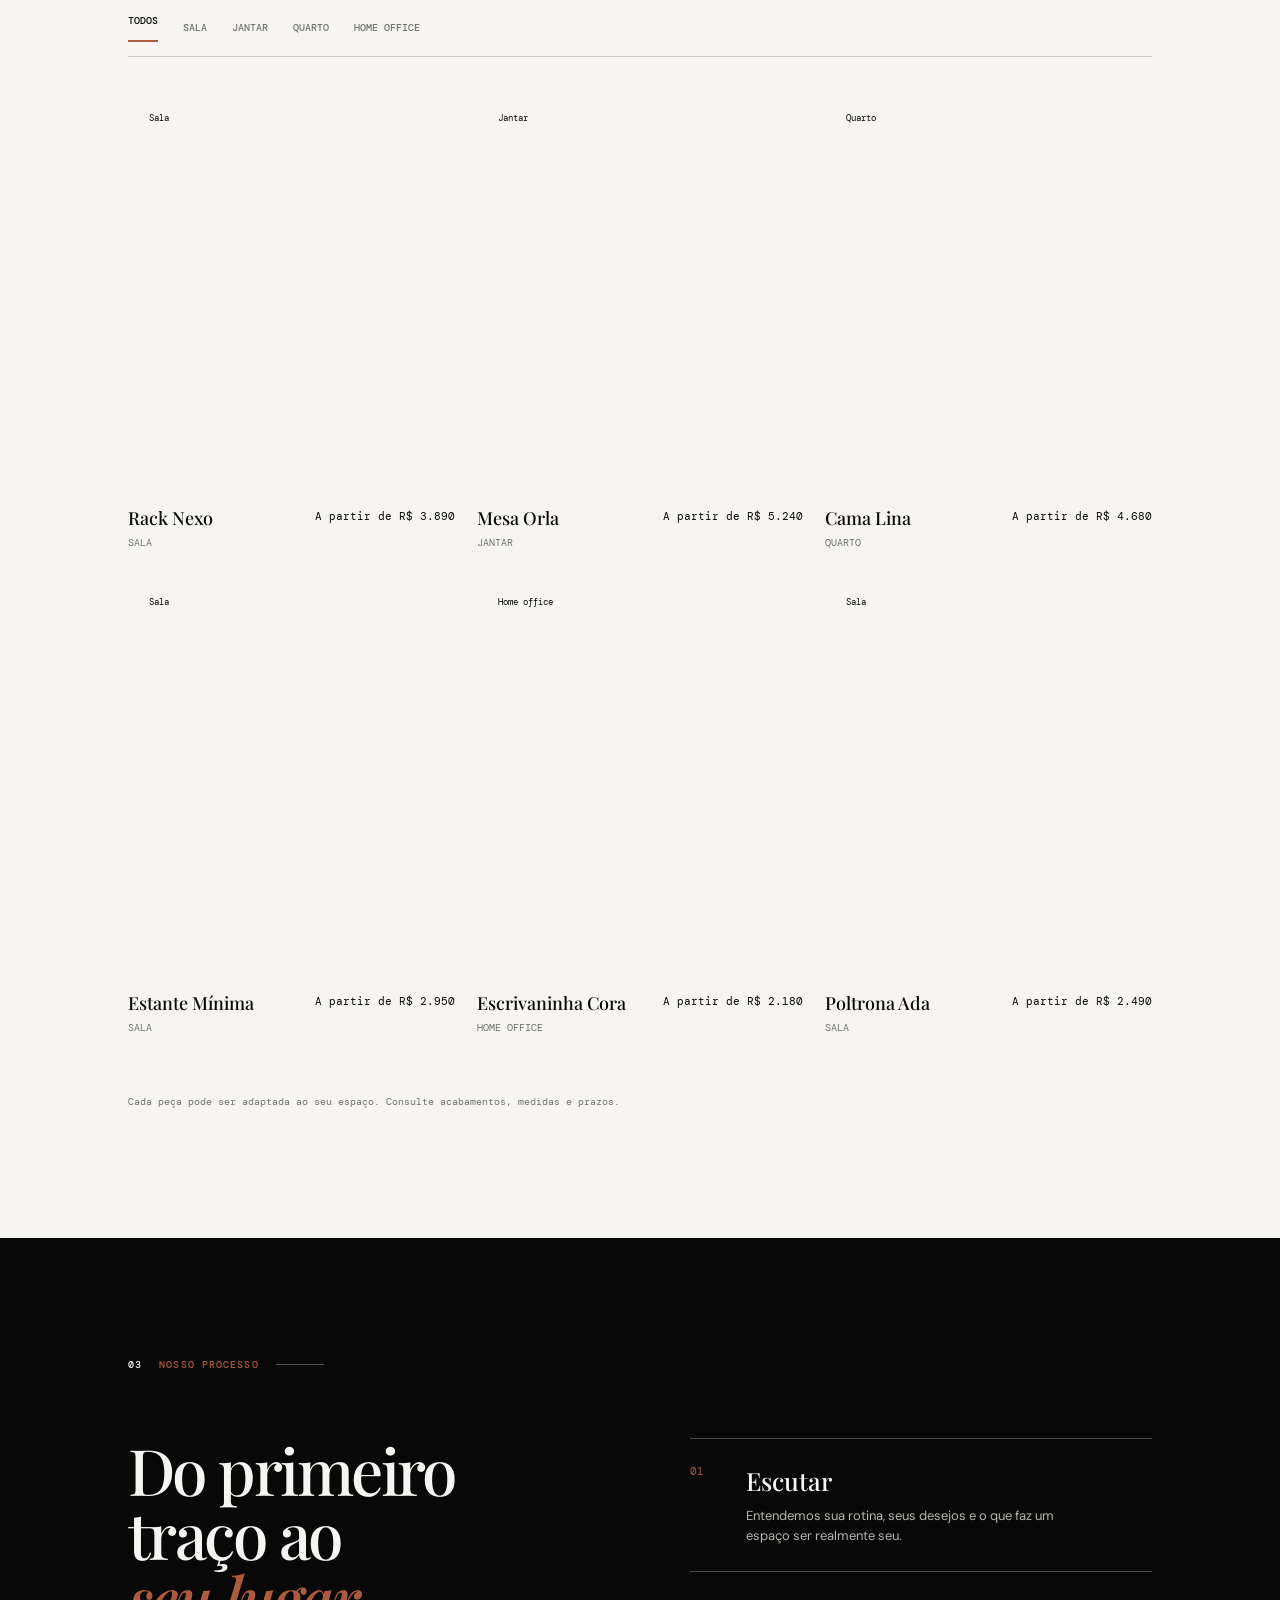
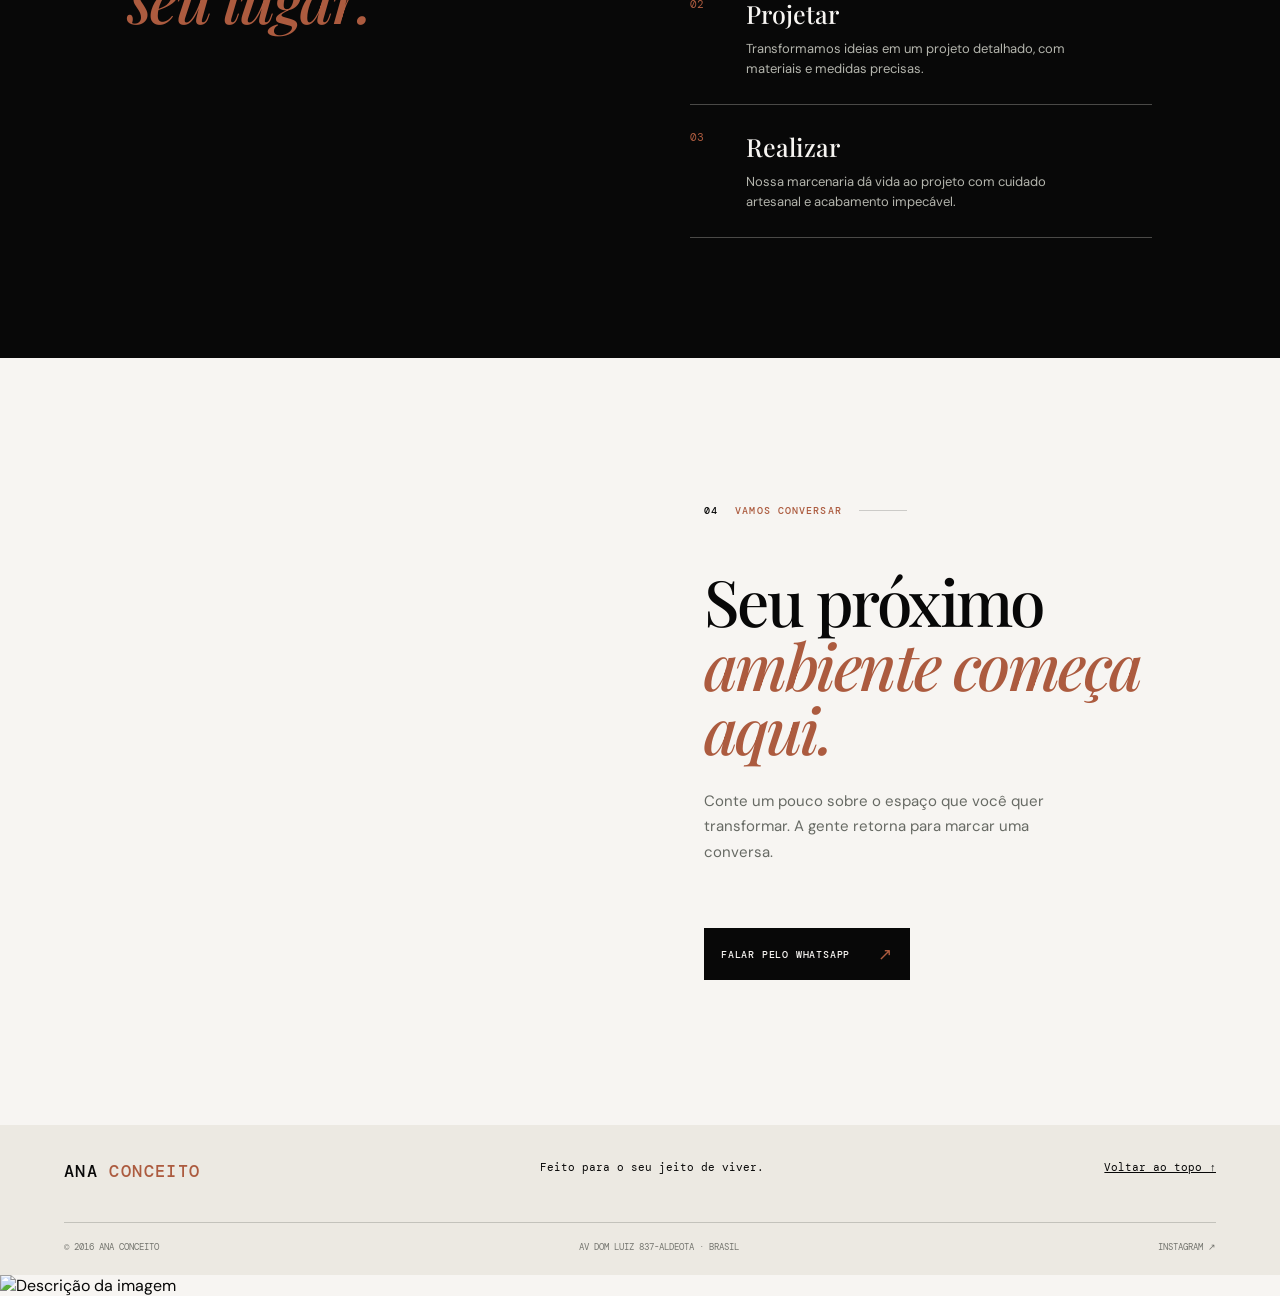
==== commit 7fd8a47f: "novo" ====
--- a/index.html
+++ b/index.html
@@ -21,7 +21,7 @@
             <a href="#colecao">Coleção</a>
             <a href="#sobre">A essência</a>
             <a href="#processo">Como fazemos</a>
-            <a class="nav-contact" href="#contato">Fale com a gente <span>↗</span></a>
+            <a class="nav-contact" href="#contato">FAL COM A GENTE <span>↗</span></a>
         </nav>
     </header>
 
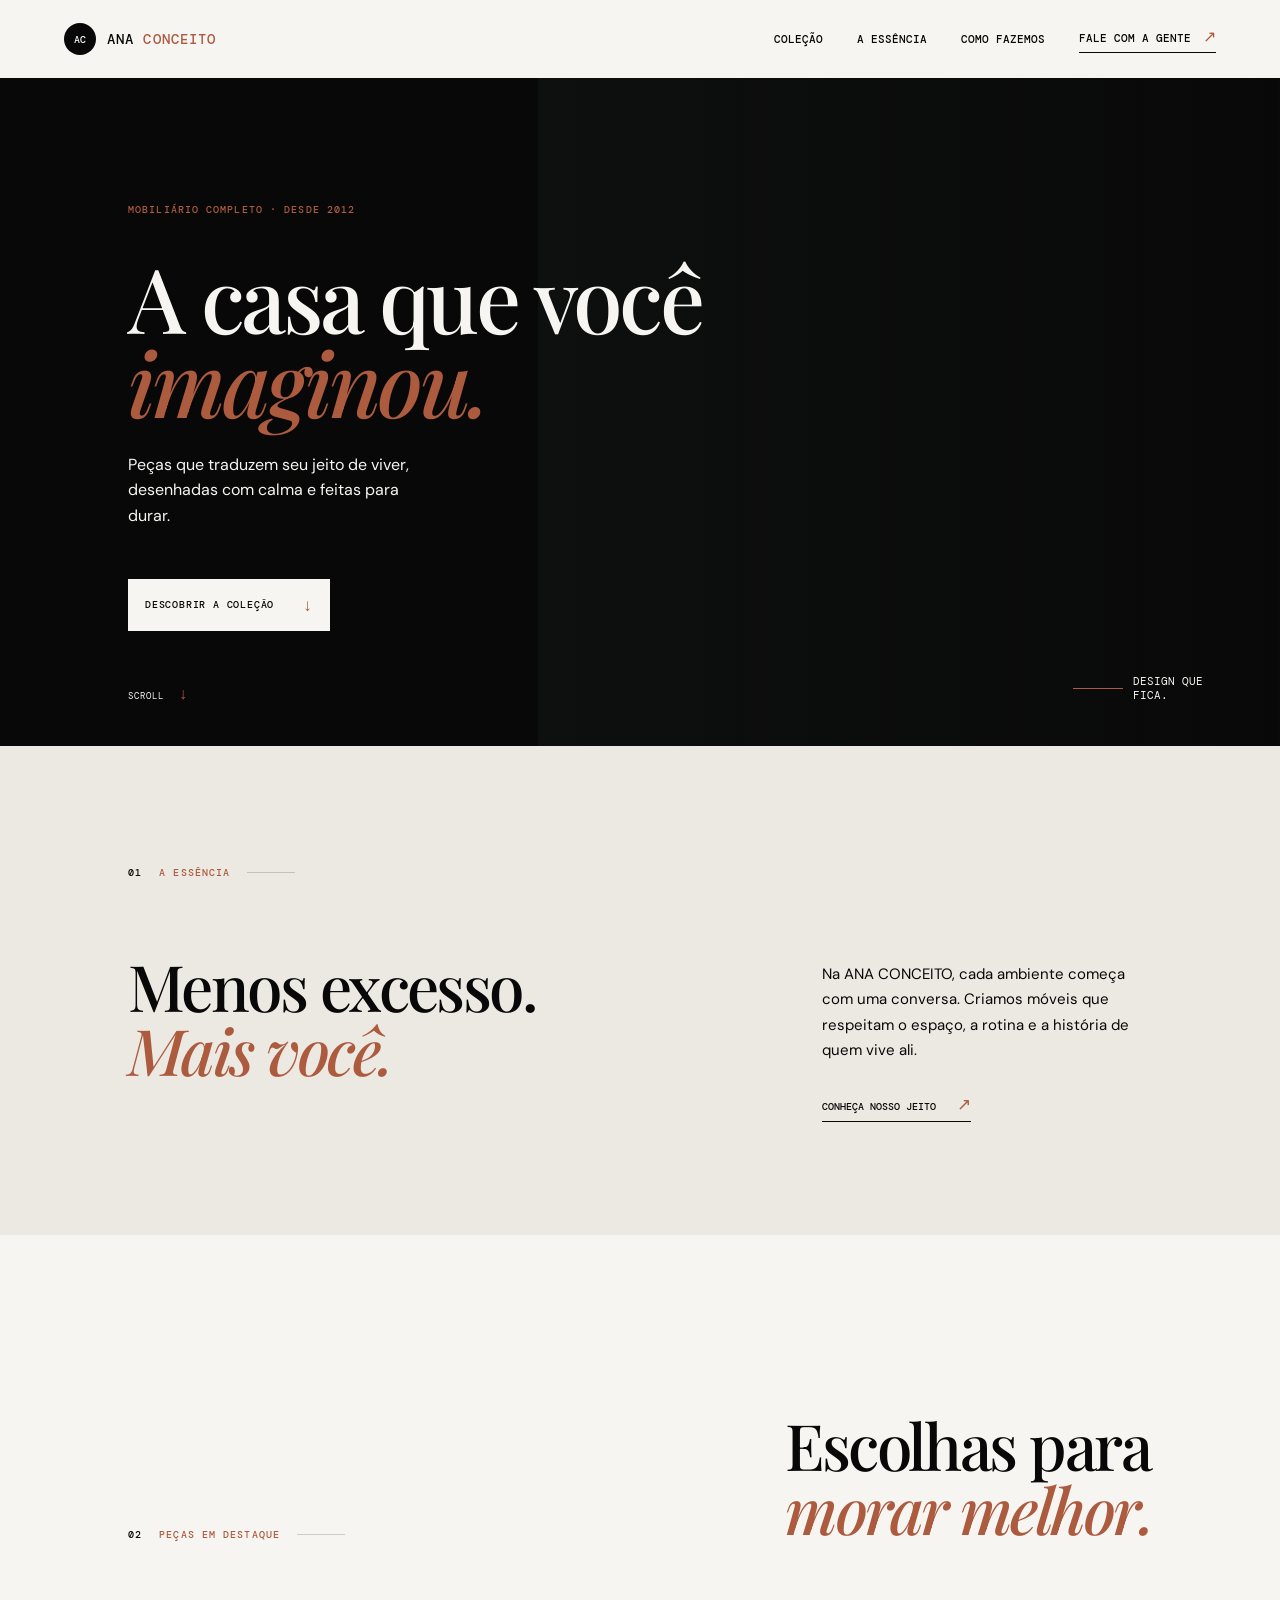
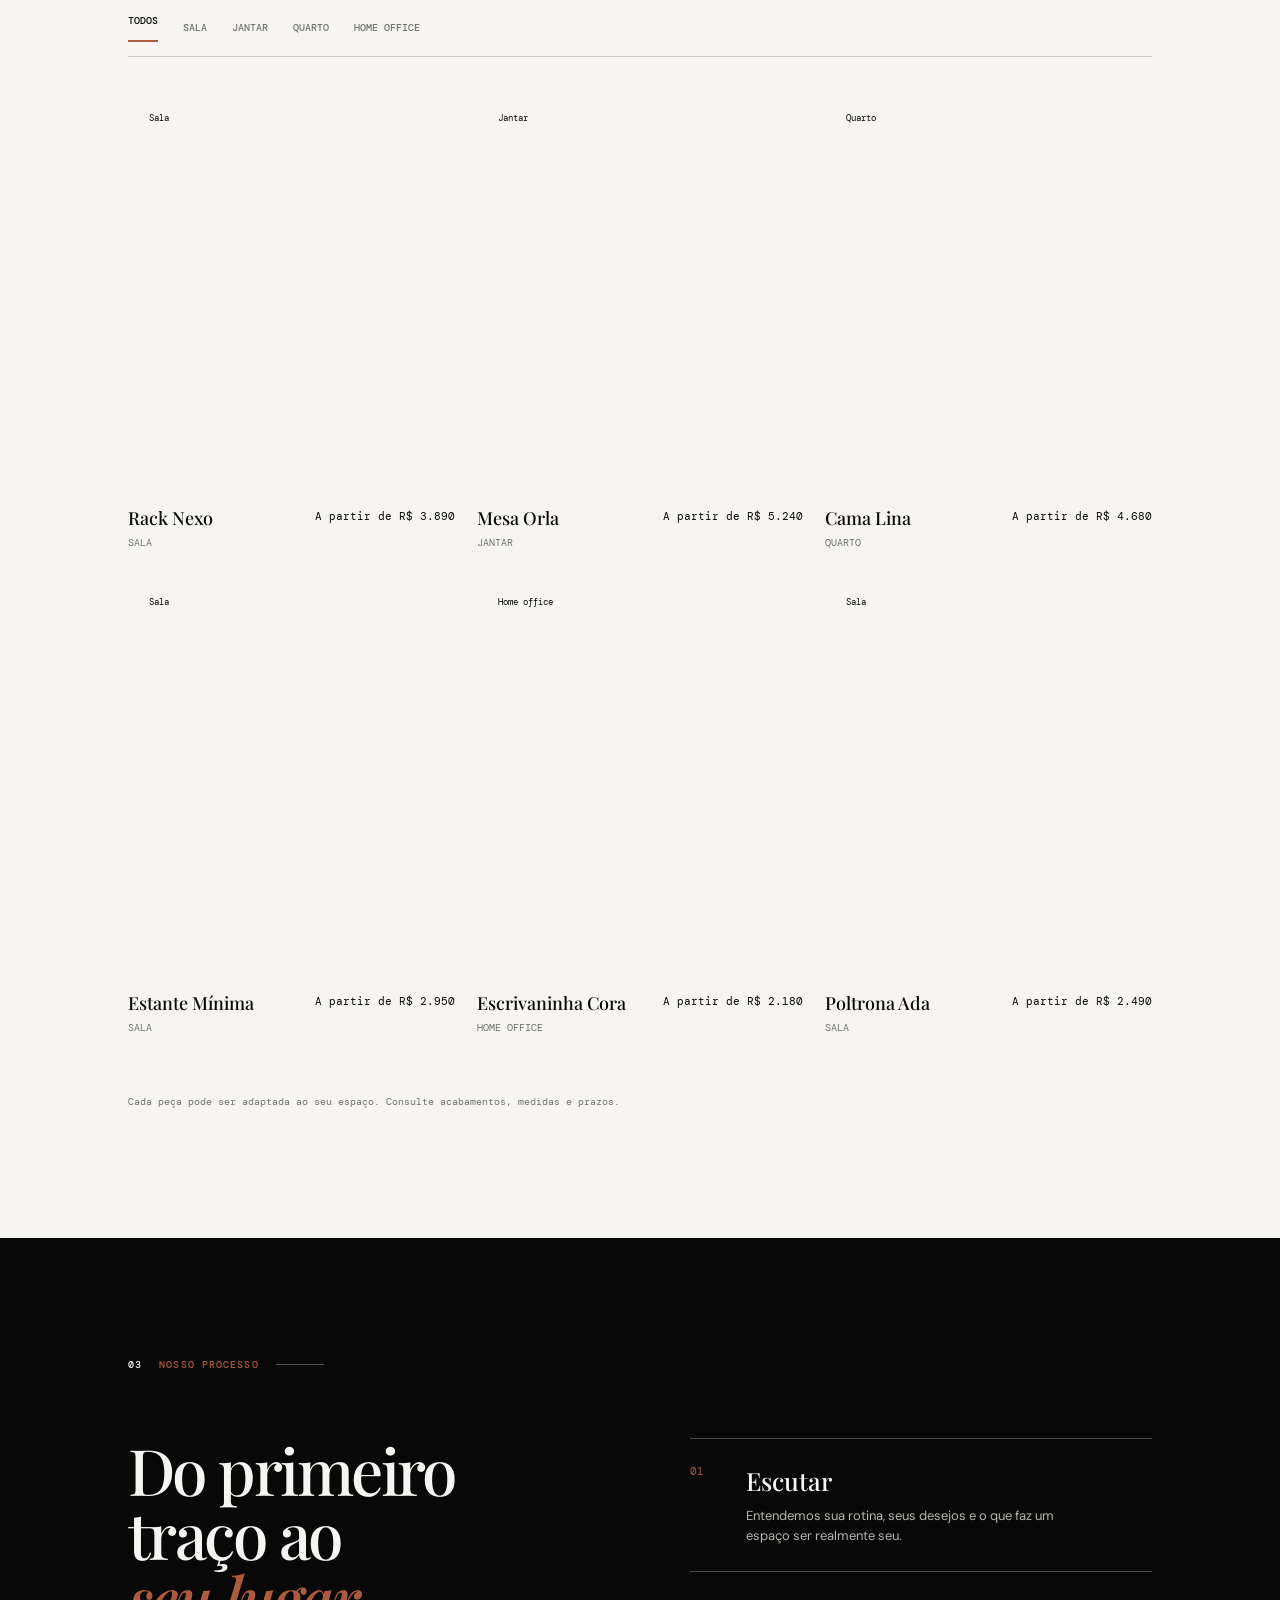
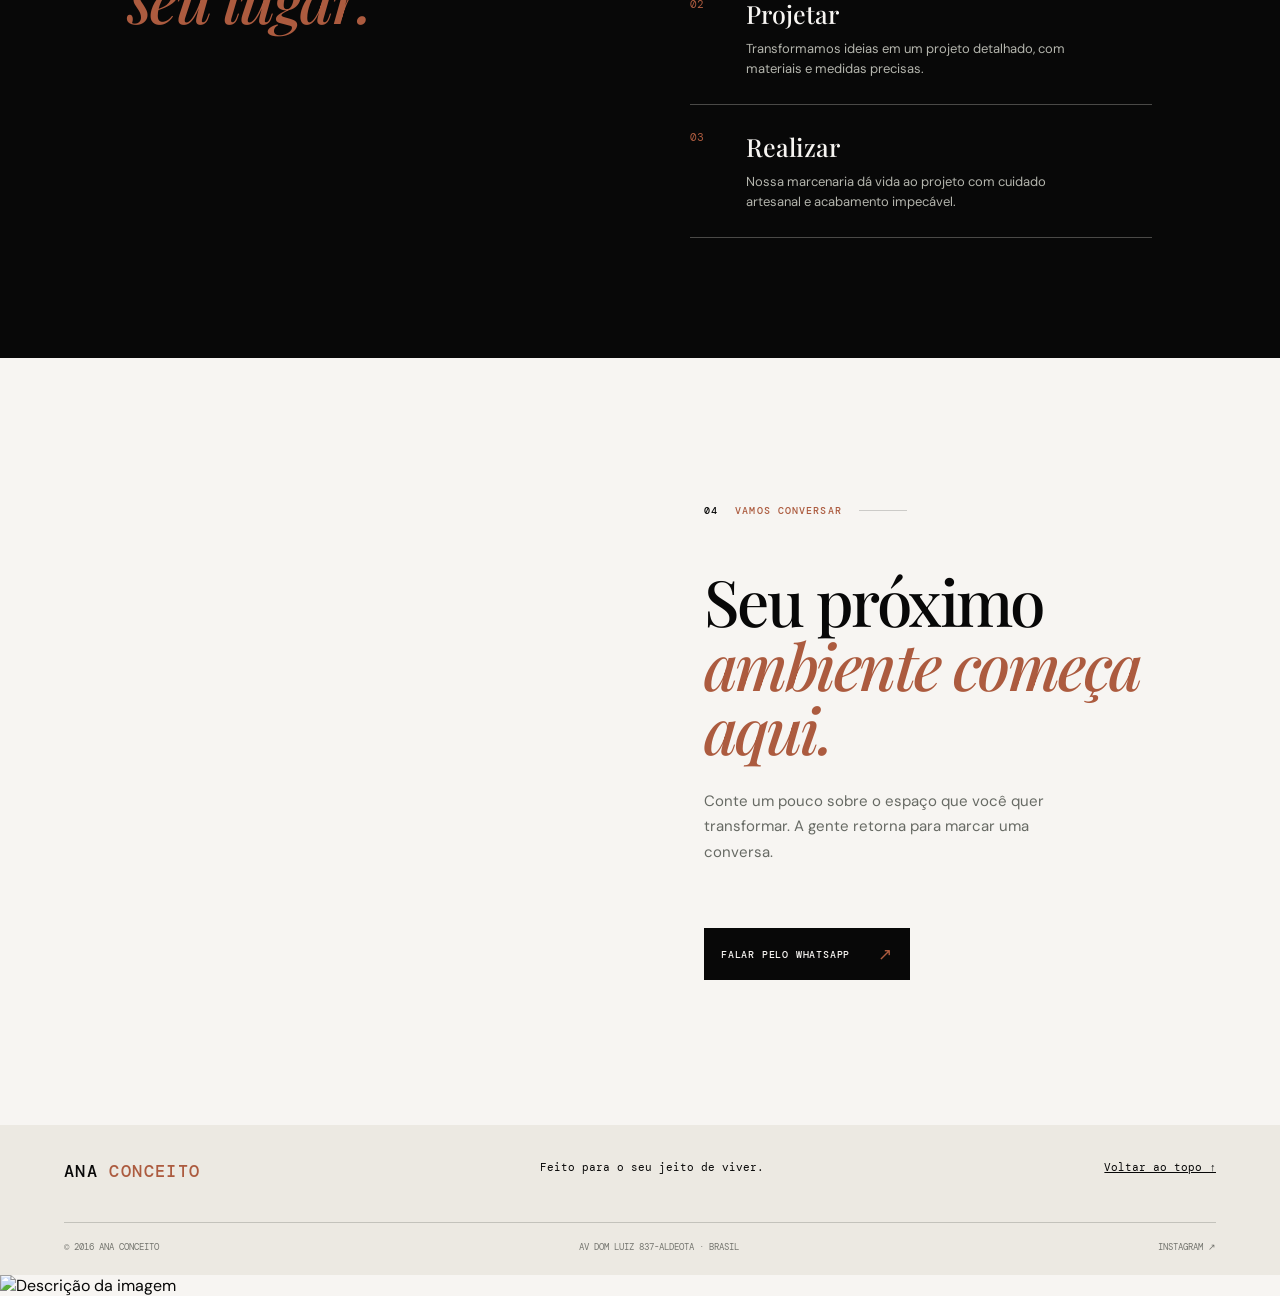
==== commit 4e486a3e: "Novo 2" ====
--- a/index.html
+++ b/index.html
@@ -21,7 +21,7 @@
             <a href="#colecao">Coleção</a>
             <a href="#sobre">A essência</a>
             <a href="#processo">Como fazemos</a>
-            <a class="nav-contact" href="#contato">FAL COM A GENTE <span>↗</span></a>
+            <a class="nav-contact" href="#contato">FALE COM A GENTE <span>↗</span></a>
         </nav>
     </header>
 
